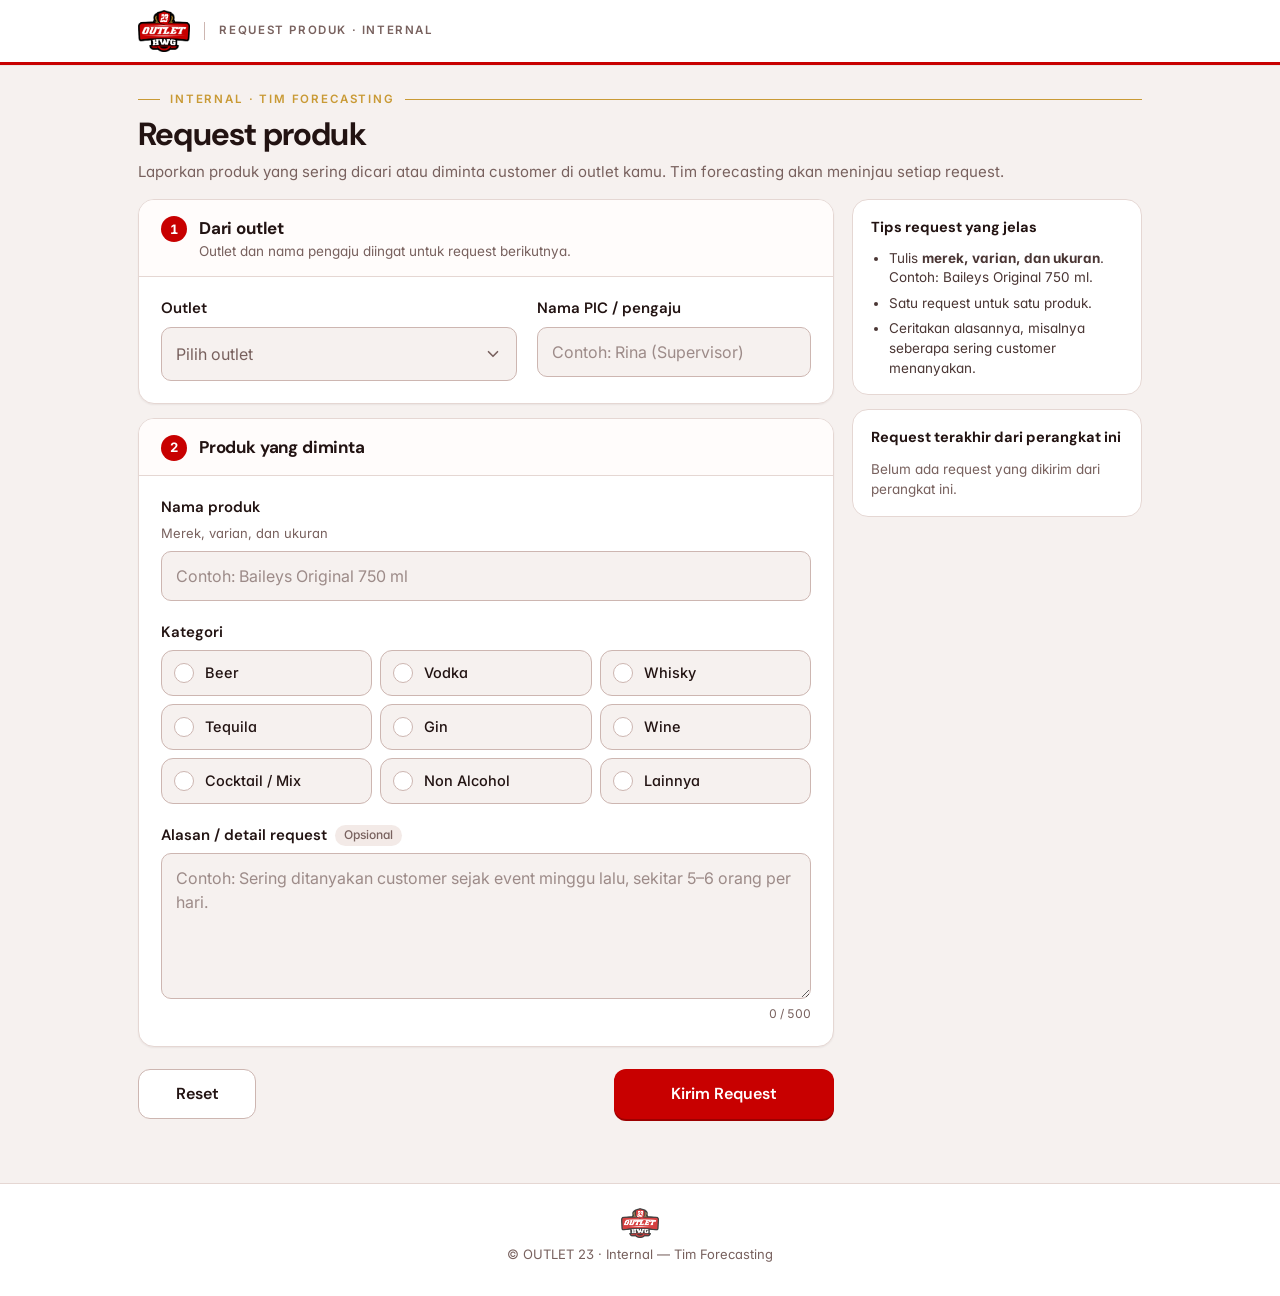
==== index.html @ eea315d4 "first commit" ====
<!DOCTYPE html>
<html lang="id">
<head>
    <meta charset="UTF-8">
    <meta name="viewport" content="width=device-width, initial-scale=1, viewport-fit=cover">
    <meta name="robots" content="noindex, nofollow">
    <meta name="theme-color" content="#FFFFFF">
    <link rel="icon" href="assets/logo-outlet23.png" type="image/png">
    <link rel="apple-touch-icon" href="assets/logo-outlet23.png">
    <title>OUTLET 23 · Request Produk ke Forecasting</title>
    <link rel="preconnect" href="https://fonts.googleapis.com">
    <link rel="preconnect" href="https://fonts.gstatic.com" crossorigin>
    <link rel="stylesheet" href="https://fonts.googleapis.com/css2?family=DM+Sans:opsz,wght@9..40,400;9..40,500;9..40,600;9..40,700&family=Inter:wght@400;500;600&display=swap">
    <link rel="stylesheet" href="style.css">
</head>
<body class="page-customer page-internal" data-screen="form">

<a class="skip-link" href="#app">Lewati ke konten</a>

<header class="cx-topbar">
    <div class="cx-topbar-in">
        <span class="brand-badge sm" data-brand></span>
        <span class="cx-topbar-tag">Request Produk · Internal</span>
    </div>
</header>

<main class="cx-main" id="app" tabindex="-1">

    <!-- ============ FORM ============ -->
    <section class="screen is-active" id="screenForm" aria-labelledby="formTitle">
        <div class="question-area" id="formArea"></div>

        <div class="form-footer">
            <div class="error-banner" id="errorBanner" role="alert" hidden>
                <div class="error-text">
                    <strong id="errorText">Maaf, request belum dapat dikirim. Silakan coba lagi.</strong>
                    <small id="errorDetail" hidden></small>
                </div>
                <button type="button" class="btn btn-secondary btn-sm" id="btnRetry">Coba Lagi</button>
            </div>
            <nav class="form-nav" aria-label="Kirim request">
                <button type="button" class="btn btn-secondary" id="btnReset">Reset</button>
                <button type="button" class="btn btn-primary" id="btnSubmit">Kirim Request</button>
            </nav>
        </div>
    </section>

    <!-- ============ TERKIRIM ============ -->
    <section class="screen" id="screenThanks" aria-labelledby="thanksTitle">
        <div class="receipt">
            <div class="receipt-head">
                <span class="receipt-check" aria-hidden="true">
                    <svg viewBox="0 0 52 52"><circle cx="26" cy="26" r="24" fill="none"/><path fill="none" d="M15 27l7 7 15-16"/></svg>
                </span>
                <h1 class="receipt-title" id="thanksTitle">Request terkirim</h1>
                <p class="receipt-lead" id="thanksLead">Request kamu sudah diterima tim forecasting.</p>
            </div>
            <dl class="receipt-summary" id="thanksSummary"></dl>
            <div class="receipt-foot receipt-actions">
                <button type="button" class="btn btn-primary btn-block" id="btnAgain">Buat Request Lain</button>
                <button type="button" class="btn btn-secondary btn-block" id="btnDone">Selesai</button>
            </div>
        </div>
    </section>

</main>

<footer class="cx-footer">
    <span class="brand-badge footer-logo" data-brand></span>
    <p>© OUTLET 23 · Internal — Tim Forecasting</p>
</footer>

<script src="config.js"></script>
<script src="data.js"></script>
<script src="request.js"></script>
</body>
</html>
---- style.css ----
/* =========================================================
   OUTLET 23 — CUSTOMER EXPERIENCE · DESIGN SYSTEM
   Editorial & premium. Warna mengikuti "Titip Produk 23"
   (paper background, merah OUTLET 23, aksen gold).
   Typography: DM Sans (display, heading, button) + Inter (body, label).
   ========================================================= */
:root {
    color-scheme: light;

    /* Brand */
    --red: #C80000;
    --red-2: #9C0000;
    --red-hover: #D40707;
    --red-soft: #FBE8E6;
    --red-ink: #9C0000;
    --gold: #C99A35;
    --gold-soft: #F7EBD3;
    --gold-ink: #6B4E10;

    /* Neutral (warm) */
    --white: #FFFFFF;
    --page: #F6F1EF;
    --soft: #F3EAE7;
    --surface: #FFFFFF;
    --ink: #221312;
    --ink-2: #4A3634;
    --muted: #78615E;
    --line: #E5D7D3;
    --line-2: #CDB6B1;

    /* State */
    --success: #1B7A4B;
    --success-soft: #DEF0E5;
    --danger: #B42318;
    --danger-soft: #FDECEA;
    --danger-line: #F0B9B3;
    --warn-soft: #F8EBCC;

    /* Shape, depth, motion */
    --r-lg: 16px;
    --r-md: 12px;
    --r-sm: 10px;
    --r-pill: 999px;
    --shadow-sm: 0 1px 2px rgba(34, 19, 18, .06);
    --shadow: 0 1px 2px rgba(34, 19, 18, .06), 0 10px 28px -18px rgba(34, 19, 18, .5);
    --shadow-lg: 0 2px 4px rgba(34, 19, 18, .06), 0 18px 40px -20px rgba(34, 19, 18, .55);
    --focus: 0 0 0 3px rgba(200, 0, 0, .22);
    --ease: cubic-bezier(.2, .8, .2, 1);
    --t: .16s;

    /* Type */
    --font: "Inter", system-ui, -apple-system, "Segoe UI", Roboto, sans-serif;
    --font-d: "DM Sans", "Inter", system-ui, -apple-system, "Segoe UI", sans-serif;
    --font-m: ui-monospace, SFMono-Regular, Menlo, Consolas, monospace;

    --max: 600px;
}

*, *::before, *::after { box-sizing: border-box; }
html { -webkit-text-size-adjust: 100%; }
html, body { margin: 0; padding: 0; background: var(--page); }
body {
    font-family: var(--font); font-size: 16px; line-height: 1.55; color: var(--ink); font-feature-settings: "cv11", "ss01";
    -webkit-font-smoothing: antialiased; -webkit-tap-highlight-color: transparent;
}
button { font-family: inherit; cursor: pointer; color: inherit; }
input, select, textarea { font-family: inherit; font-size: 16px; color: var(--ink); }
[hidden] { display: none !important; }
.muted { color: var(--muted); }
:focus-visible { outline: 2px solid var(--red); outline-offset: 2px; }

.skip-link {
    position: absolute; left: 12px; top: -52px; z-index: 100; background: var(--ink); color: #fff;
    padding: 10px 14px; border-radius: var(--r-sm); font-size: 14px; font-weight: 600; text-decoration: none; transition: top .2s;
}
.skip-link:focus { top: 12px; }

/* ---------- Buttons ---------- */
.btn {
    display: inline-flex; align-items: center; justify-content: center; gap: 8px;
    min-height: 50px; padding: 12px 20px;
    border: 1.5px solid transparent; border-radius: var(--r-md);
    font-family: var(--font-d); font-size: 16px; font-weight: 600; letter-spacing: 0; line-height: 1;
    transition: background var(--t), border-color var(--t), color var(--t), box-shadow var(--t), transform .1s;
}
.btn:disabled { cursor: not-allowed; }
.btn:focus-visible { outline: none; box-shadow: var(--focus); }
.btn-primary { background: var(--red); color: #fff; box-shadow: 0 2px 0 var(--red-2); }
.btn-primary:hover:not(:disabled) { background: var(--red-hover); }
.btn-primary:active:not(:disabled) { transform: translateY(2px); box-shadow: 0 1px 0 var(--red-2); }
.btn-primary:disabled { opacity: .55; box-shadow: none; }
.btn-primary[aria-busy="true"]:disabled { opacity: .85; cursor: progress; }
.btn-primary:focus-visible { box-shadow: 0 2px 0 var(--red-2), var(--focus); }
.btn-secondary { background: var(--surface); border-color: var(--line-2); color: var(--ink); }
.btn-secondary:hover:not(:disabled) { border-color: var(--red); color: var(--red); }
.btn-secondary:active:not(:disabled) { transform: translateY(1px); }
.btn-secondary:disabled { opacity: .5; }
/* dipakai admin */
.btn-ghost { background: var(--surface); border-color: var(--line-2); color: var(--ink); }
.btn-ghost:hover { border-color: var(--red); color: var(--red); }
.btn-dark { background: var(--ink); color: #fff; }
.btn-dark:hover { background: #3A2826; }
.btn-sm { min-height: 40px; padding: 8px 14px; font-size: 14px; border-radius: var(--r-sm); }
.btn-block { width: 100%; }

.spinner {
    width: 16px; height: 16px; border-radius: 50%;
    border: 2.5px solid rgba(255, 255, 255, .45); border-top-color: #fff;
    animation: spin .7s linear infinite;
}
.spinner.lg { width: 40px; height: 40px; border-width: 3px; border-color: var(--line); border-top-color: var(--red); }

.icon-btn {
    width: 40px; height: 40px; flex-shrink: 0; display: grid; place-items: center;
    border-radius: var(--r-sm); border: 1.5px solid var(--line-2); background: var(--surface);
    font-size: 22px; line-height: 1;
}
.icon-btn:hover { border-color: var(--red); color: var(--red); }

.brand-badge { display: inline-flex; align-items: center; justify-content: center; min-width: 48px; height: 48px; padding: 0 14px; border-radius: var(--r-md); background: var(--red); color: #fff; font-family: var(--font-d); font-weight: 800; font-size: 18px; letter-spacing: .06em; }
.brand-badge.has-logo { background: transparent; padding: 0; min-width: 0; height: auto; border-radius: 0; }
.brand-badge img { height: 56px; width: auto; max-width: 180px; display: block; }
.brand-badge.sm { min-width: 40px; height: 40px; font-size: 14px; padding: 0 10px; }
.brand-badge.sm.has-logo { padding: 0; height: auto; }
.brand-badge.sm img { height: 42px; }

/* Rule dengan garis gold (dari Titip Produk) */
.rule { display: flex; align-items: center; gap: 10px; width: 100%; max-width: 300px; }
.rule::before, .rule::after { content: ""; flex: 1; height: 1px; background: var(--gold); }
.rule span { font-family: var(--font); font-size: 11.5px; font-weight: 600; letter-spacing: .16em; color: var(--gold); text-transform: uppercase; white-space: nowrap; }
.rule.rule-left { max-width: none; }
.rule.rule-left::before { flex: 0 0 22px; }

/* =========================================================
   CUSTOMER
   ========================================================= */
.page-customer { min-height: 100vh; min-height: 100dvh; display: flex; flex-direction: column; }

/* Top bar */
.cx-topbar { background: var(--surface); border-bottom: 3px solid var(--red); box-shadow: 0 1px 0 rgba(34, 19, 18, .05); }
.cx-topbar-in { max-width: var(--max); margin: 0 auto; display: flex; align-items: center; gap: 14px; padding: calc(10px + env(safe-area-inset-top)) 18px 10px; }
.cx-topbar-tag {
    font-family: var(--font); font-size: 11.5px; font-weight: 600; letter-spacing: .14em; text-transform: uppercase;
    color: var(--muted); border-left: 1px solid var(--line-2); padding-left: 14px;
}

.cx-main { flex: 1; width: 100%; max-width: var(--max); margin: 0 auto; padding: 0 18px 40px; }
.cx-main:focus { outline: none; }

.screen { display: none; }
.screen.is-active { display: block; animation: screenIn .26s var(--ease); }

/* Landing (editorial) */
body[data-screen="welcome"] .cx-topbar { display: none; }
.landing { padding: 36px 0 8px; }
.landing-brand { display: flex; justify-content: center; margin-bottom: 26px; }
.landing-brand .brand-badge.has-logo img { height: 76px; width: auto; }
.landing-eyebrow { margin: 0 0 12px; font-size: 11.5px; font-weight: 600; letter-spacing: .16em; text-transform: uppercase; color: var(--red); }
.hero-title {
    margin: 0 0 14px; font-family: var(--font-d); font-size: clamp(38px, 11vw, 60px); line-height: .96; font-weight: 700;
    letter-spacing: -.035em; text-transform: uppercase; color: var(--ink);
}
.hero-title em { font-style: normal; color: var(--red); }
.hero-sub { margin: 0; color: var(--muted); font-size: 16px; line-height: 1.55; max-width: 38ch; }
.landing-head { margin-bottom: 26px; text-align: center; }
.landing-head .hero-sub { margin: 0 auto; }

.prefill-note {
    display: flex; align-items: center; gap: 10px; margin: 0 0 12px;
    background: transparent; border: 1px solid var(--line-2); color: var(--ink-2);
    border-radius: var(--r-sm); padding: 10px 14px; font-size: 14px;
}
.prefill-note .pin { width: 16px; height: 16px; color: var(--red); flex-shrink: 0; }
.prefill-note .pin svg { width: 100%; height: 100%; display: block; }

.choice-list { display: grid; grid-template-columns: 1fr; gap: 12px; }
.choice-card {
    position: relative; display: grid; grid-template-columns: 1fr auto; grid-template-areas: "num num" "title title" "desc arrow";
    row-gap: 6px; column-gap: 16px; align-items: end; width: 100%; text-align: left;
    padding: 18px 18px 18px 20px; background: #FFFCFB; color: var(--ink);
    border: 1px solid var(--line-2); border-radius: var(--r-md); box-shadow: none;
    transition: border-color .22s var(--ease), transform .22s var(--ease), background .22s var(--ease), box-shadow .22s var(--ease);
}
.choice-num { grid-area: num; font-size: 12px; font-weight: 600; letter-spacing: .12em; color: var(--muted); font-variant-numeric: tabular-nums; margin-bottom: 8px; transition: color .22s; }
.choice-title { grid-area: title; font-family: var(--font-d); font-size: 26px; font-weight: 700; line-height: .98; letter-spacing: -.025em; text-transform: uppercase; }
.choice-desc { grid-area: desc; font-size: 14.5px; line-height: 1.45; color: var(--muted); max-width: 30ch; }
.choice-arrow {
    grid-area: arrow; width: 38px; height: 38px; border-radius: 50%; display: grid; place-items: center;
    border: 1px solid var(--line-2); color: var(--ink); transition: transform .22s var(--ease), background .22s, border-color .22s, color .22s;
}
.choice-arrow svg { width: 18px; height: 18px; }
.choice-card:hover { border-color: var(--red); transform: translateY(-3px); background: var(--surface); box-shadow: 0 12px 28px -22px rgba(34, 19, 18, .6); }
.choice-card:hover .choice-num { color: var(--red); }
.choice-card:hover .choice-arrow { transform: translateX(4px); background: var(--red); border-color: var(--red); color: #fff; }
.choice-card:active { transform: translateY(-1px) scale(.995); }
.choice-card:focus-visible { outline: none; border-color: var(--red); box-shadow: var(--focus); }
.choice-card.is-leaving { border-color: var(--red); background: var(--surface); }
.choice-card.is-leaving .choice-arrow { transform: translateX(8px); background: var(--red); border-color: var(--red); color: #fff; }

.landing-note { display: flex; align-items: center; justify-content: center; gap: 8px; margin: 18px 0 0; font-size: 13px; font-weight: 500; color: var(--muted); }
.landing-note svg { width: 15px; height: 15px; }

/* Progress */
.progress {
    position: sticky; top: 0; z-index: 6; margin: 0 -18px 4px; padding: 14px 18px 12px;
    background: rgba(246, 241, 239, .96); backdrop-filter: blur(6px); -webkit-backdrop-filter: blur(6px);
    border-bottom: 1px solid var(--line);
}
.progress-meta { display: flex; justify-content: space-between; align-items: baseline; gap: 12px; margin-bottom: 9px; }
.progress-step { font-family: var(--font); font-size: 13px; font-weight: 600; color: var(--ink); letter-spacing: .04em; font-variant-numeric: tabular-nums; }
.progress-label { font-family: var(--font); font-size: 11.5px; font-weight: 600; letter-spacing: .12em; text-transform: uppercase; color: var(--muted); text-align: right; }
.progress-bar { position: relative; height: 4px; border-radius: 99px; background: var(--line); }
.progress-fill { position: relative; height: 100%; width: 0; border-radius: 99px; background: var(--red); transition: width .45s var(--ease); }
.progress-fill::after {
    content: ""; position: absolute; right: -6px; top: 50%; width: 12px; height: 12px; transform: translateY(-50%);
    border-radius: 50%; background: var(--surface); border: 3px solid var(--red);
}

/* Section header */
.question.enter-next { animation: slideNext .24s var(--ease); }
.question.enter-back { animation: slideBack .24s var(--ease); }
.section-head { padding: 22px 0 16px; display: flex; flex-direction: column; gap: 8px; }
.section-title {
    margin: 0; font-family: var(--font-d); font-size: clamp(26px, 7vw, 32px); line-height: 1.1; font-weight: 700;
    letter-spacing: -.025em; text-wrap: balance;
}
.section-desc { margin: 0; font-size: 15px; color: var(--muted); }

/* Card pertanyaan */
.q-card {
    background: var(--surface); border: 1px solid var(--line); border-radius: var(--r-lg);
    padding: 20px 18px; margin-bottom: 14px; box-shadow: var(--shadow);
    transition: border-color var(--t), box-shadow var(--t);
}
.q-head { display: flex; gap: 12px; align-items: flex-start; }
.q-num {
    flex-shrink: 0; min-width: 30px; padding-top: 2px;
    font-family: var(--font); font-size: 12px; font-weight: 600; color: var(--gold); letter-spacing: .06em; font-variant-numeric: tabular-nums;
}
.q-titles { flex: 1; min-width: 0; }
.q-label { margin: 0; font-family: var(--font-d); font-size: 18px; line-height: 1.35; font-weight: 600; letter-spacing: -.01em; color: var(--ink); }
.q-opt { display: inline-block; vertical-align: middle; font-size: 12px; font-weight: 500; color: var(--muted); background: var(--soft); border-radius: var(--r-pill); padding: 1px 9px; margin-left: 4px; }
.q-hint { margin: 3px 0 0; font-size: 14px; color: var(--muted); }
.q-body { margin-top: 16px; }
.q-error { display: flex; align-items: flex-start; gap: 6px; margin: 0; font-size: 14px; font-weight: 600; color: var(--danger); }
.q-error:empty { display: none; }
.q-error svg { flex-shrink: 0; margin-top: 3px; }
.q-card.has-error { border-color: var(--danger-line); box-shadow: 0 0 0 1px var(--danger-line), var(--shadow); }
.q-card.has-error > .q-error { margin-top: 12px; }

/* Selection card (radio / checkbox) */
.opt-grid { display: grid; grid-template-columns: repeat(2, minmax(0, 1fr)); gap: 8px; }
.opt, .matrix-opt { position: relative; cursor: pointer; -webkit-user-select: none; user-select: none; }
.opt input, .matrix-opt input { position: absolute; opacity: 0; width: 1px; height: 1px; margin: 0; pointer-events: none; }
.opt {
    display: flex; align-items: center; gap: 11px; min-height: 50px; padding: 11px 14px;
    background: var(--page); border: 1.5px solid var(--line-2); border-radius: var(--r-md);
    transition: border-color var(--t), background var(--t), transform .1s;
}
.opt-indicator {
    width: 20px; height: 20px; flex-shrink: 0; border-radius: 50%; display: grid; place-items: center;
    border: 1.5px solid var(--line-2); background: var(--surface); color: transparent;
    transition: background var(--t), border-color var(--t), color var(--t);
}
.opt.is-multi .opt-indicator { border-radius: 6px; }
.opt-indicator svg { width: 12px; height: 12px; }
.opt-label { font-size: 15px; font-weight: 500; line-height: 1.3; }
.opt:hover { border-color: var(--red); }
.opt:active { transform: scale(.98); }
.opt.is-selected { border-color: var(--red); background: var(--red-soft); }
.opt.is-selected .opt-indicator { background: var(--red); border-color: var(--red); color: #fff; }
.opt.is-selected .opt-label { font-weight: 600; color: var(--red-ink); }
.opt:has(input:focus-visible) { box-shadow: var(--focus); border-color: var(--red); }

/* Radio dot (matrix) */
.radio {
    width: 22px; height: 22px; flex-shrink: 0; border-radius: 50%;
    border: 2px solid var(--line-2); background: var(--surface);
    transition: border var(--t), box-shadow var(--t);
}
.is-selected > .radio { border: 7px solid var(--red); }

/* Rating matrix — mobile: kartu per pertanyaan */
.matrix-card { margin-bottom: 14px; }
.matrix-top { padding: 8px 2px 10px; }
.matrix-title { margin: 0; font-family: var(--font-d); font-size: 20px; font-weight: 700; letter-spacing: -.01em; }
.matrix-head { display: none; }
.matrix-row {
    background: var(--surface); border: 1px solid var(--line); border-radius: var(--r-lg);
    padding: 18px 16px 16px; margin-bottom: 12px; box-shadow: var(--shadow);
    transition: border-color var(--t), box-shadow var(--t), background var(--t);
}
.matrix-q { display: flex; gap: 12px; align-items: flex-start; margin-bottom: 14px; }
.matrix-label { display: block; font-family: var(--font-d); font-size: 17px; font-weight: 600; line-height: 1.35; letter-spacing: -.01em; }
.matrix-q .q-error { margin-top: 6px; }
.matrix-row.has-error { border-color: var(--danger-line); box-shadow: 0 0 0 1px var(--danger-line), var(--shadow); }
.matrix-opts { display: grid; grid-template-columns: 1fr; gap: 8px; }
.matrix-opt {
    display: flex; align-items: center; gap: 12px; min-height: 48px; padding: 10px 14px;
    background: var(--page); border: 1.5px solid var(--line-2); border-radius: var(--r-md);
    transition: border-color var(--t), background var(--t);
}
.matrix-opt-label { font-size: 15.5px; font-weight: 500; }
.matrix-opt:hover { border-color: var(--red); }
.matrix-opt.is-selected { border-color: var(--red); background: var(--red-soft); }
.matrix-opt.is-selected .matrix-opt-label { font-weight: 600; color: var(--red-ink); }
.matrix-opt:has(input:focus-visible) { box-shadow: var(--focus); border-color: var(--red); }

/* Input teks */
.field-label { display: block; margin: 0 0 7px; font-family: var(--font); font-size: 14px; font-weight: 500; color: var(--ink-2); }
.text-input, .text-area {
    width: 100%; padding: 12px 14px; font-size: 16px; line-height: 1.5;
    background: var(--page); border: 1.5px solid var(--line-2); border-radius: var(--r-sm);
    transition: border-color var(--t), background var(--t), box-shadow var(--t);
}
.text-input { min-height: 50px; }
.text-area { min-height: 130px; resize: vertical; display: block; }
.text-input::placeholder, .text-area::placeholder { color: var(--muted); opacity: .7; }
.text-input:focus, .text-area:focus { outline: none; border-color: var(--red); background: var(--surface); box-shadow: var(--focus); }
.text-input[aria-invalid="true"] { border-color: var(--danger); }
.text-foot { display: flex; justify-content: flex-end; margin-top: 6px; font-size: 12px; color: var(--muted); font-variant-numeric: tabular-nums; }
.other-field { margin-top: 14px; }
.wa-field { position: relative; }
.wa-prefix {
    position: absolute; left: 1.5px; top: 1.5px; bottom: 1.5px; display: flex; align-items: center; padding: 0 12px 0 14px;
    border-right: 1px solid var(--line-2); font-weight: 600; color: var(--ink-2); font-variant-numeric: tabular-nums; pointer-events: none;
}
.wa-input { padding-left: 64px; letter-spacing: .02em; font-variant-numeric: tabular-nums; }

/* Outlet selector */
.combo { position: relative; }
.combo-trigger {
    width: 100%; min-height: 54px; display: flex; align-items: center; gap: 12px; text-align: left;
    padding: 10px 14px; background: var(--page); border: 1.5px solid var(--line-2); border-radius: var(--r-sm);
    transition: border-color var(--t), box-shadow var(--t), background var(--t);
}
.combo-trigger:hover { border-color: var(--red); }
.combo-trigger:focus-visible, .combo.is-open .combo-trigger { outline: none; border-color: var(--red); background: var(--surface); box-shadow: var(--focus); }
.combo-trigger[aria-invalid="true"] { border-color: var(--danger); }
.combo-value { flex: 1; min-width: 0; display: flex; flex-direction: column; }
.combo-value.is-placeholder { color: var(--muted); font-size: 16px; }
.combo-main { font-size: 16.5px; font-weight: 600; }
.combo-sub { font-size: 13px; color: var(--muted); white-space: nowrap; overflow: hidden; text-overflow: ellipsis; }
.combo-chevron { color: var(--muted); display: grid; transition: transform .2s; }
.combo.is-open .combo-chevron { transform: rotate(180deg); }
.combo-panel {
    margin-top: 6px; background: var(--surface); border: 1.5px solid var(--line-2); border-radius: var(--r-md);
    box-shadow: 0 14px 34px -14px rgba(34, 19, 18, .45); overflow: hidden; animation: fadeUp .15s ease;
}
.combo-panel .search-box { padding: 8px; border-bottom: 1px solid var(--line); }
.search-box { position: relative; }
.search-box input {
    width: 100%; height: 44px; padding: 0 12px 0 40px; background: var(--page);
    border: 1.5px solid var(--line-2); border-radius: var(--r-sm); -webkit-appearance: none; appearance: none;
}
.search-box input:focus { outline: none; border-color: var(--red); background: var(--surface); }
.search-icon { position: absolute; left: 13px; top: 50%; transform: translateY(-50%); width: 18px; height: 18px; color: var(--muted); pointer-events: none; }
.search-icon svg { width: 100%; height: 100%; display: block; }
.combo-panel .search-icon { left: 21px; }
.combo-list { max-height: 290px; overflow-y: auto; -webkit-overflow-scrolling: touch; overscroll-behavior: contain; padding: 4px 5px 6px; }
.combo-group-title {
    position: sticky; top: -4px; background: var(--surface); padding: 8px 10px 4px;
    font-family: var(--font); font-size: 11.5px; font-weight: 600; letter-spacing: .14em; text-transform: uppercase; color: var(--gold);
}
.combo-option {
    width: 100%; display: flex; align-items: center; justify-content: space-between; gap: 12px;
    min-height: 44px; padding: 9px 11px; border: none; border-radius: 8px; background: none; text-align: left;
    font-size: 15.5px; font-weight: 500; color: var(--ink);
}
.combo-option:hover, .combo-option:focus-visible { background: var(--red-soft); outline: none; }
.combo-option.is-selected { color: var(--red-ink); font-weight: 700; background: var(--red-soft); }
.combo-check { width: 18px; height: 18px; color: var(--red); display: grid; }
.combo-check svg { width: 100%; height: 100%; }
.combo-empty { display: flex; flex-direction: column; gap: 4px; padding: 22px 14px; text-align: center; font-size: 14px; color: var(--muted); }
.combo-empty strong { color: var(--ink); font-family: var(--font-d); font-size: 16px; font-weight: 600; }

/* Footer navigasi */
.form-footer {
    position: sticky; bottom: 0; z-index: 6; margin: 10px -18px 0; padding: 12px 18px calc(12px + env(safe-area-inset-bottom));
    background: rgba(255, 255, 255, .97); border-top: 1px solid var(--line);
    backdrop-filter: blur(6px); -webkit-backdrop-filter: blur(6px);
}
.form-nav { display: flex; gap: 10px; }
.form-nav .btn-secondary { flex: 0 0 auto; min-width: 118px; }
.form-nav .btn-primary { flex: 1; }
.error-banner {
    display: flex; align-items: center; gap: 10px; margin-bottom: 10px;
    background: var(--danger-soft); border: 1px solid var(--danger-line); color: var(--danger);
    border-radius: var(--r-sm); padding: 10px 10px 10px 14px;
}
.error-text { flex: 1; font-size: 14px; line-height: 1.4; }
.error-text strong { display: block; font-weight: 600; }
.error-text small { display: block; margin-top: 2px; font-size: 13px; opacity: .9; }
.error-banner .btn { flex-shrink: 0; }

/* Terima kasih (receipt style) */
#screenThanks { padding-top: 26px; }
.receipt { background: var(--surface); border: 1px solid var(--line); border-radius: var(--r-lg); overflow: hidden; box-shadow: var(--shadow); }
.receipt-head { background: var(--red); color: #fff; padding: 28px 22px 24px; display: flex; flex-direction: column; align-items: flex-start; gap: 6px; }
.receipt-check { width: 48px; height: 48px; margin-bottom: 6px; }
.receipt-check svg { width: 100%; height: 100%; }
.receipt-check circle { stroke: rgba(255, 255, 255, .9); stroke-width: 3; stroke-dasharray: 151; stroke-dashoffset: 151; animation: draw .6s var(--ease) forwards; }
.receipt-check path { stroke: #fff; stroke-width: 4; stroke-linecap: round; stroke-linejoin: round; stroke-dasharray: 40; stroke-dashoffset: 40; animation: draw .35s .45s var(--ease) forwards; }
.receipt-title { margin: 0; font-family: var(--font-d); font-size: 32px; font-weight: 700; letter-spacing: -.025em; line-height: 1.05; }
.receipt-lead { margin: 4px 0 0; font-size: 16.5px; font-weight: 600; }
.receipt-sub { margin: 0; font-size: 15px; opacity: .9; }
.coupon { padding: 20px 22px; background: var(--gold-soft); border-bottom: 2px dashed var(--line-2); }
.coupon-title { margin: 0 0 2px; font-family: var(--font-d); font-size: 21px; font-weight: 700; letter-spacing: -.015em; color: var(--ink); }
.coupon-caption { margin: 0 0 12px; font-size: 14.5px; color: var(--gold-ink); }
.coupon-row { display: flex; gap: 8px; align-items: stretch; flex-wrap: wrap; }
.coupon-code {
    flex: 1 1 160px; display: flex; align-items: center; padding: 0 14px; min-height: 46px;
    background: var(--surface); border: 1.5px dashed var(--gold); border-radius: var(--r-sm);
    font-family: var(--font-d); font-size: 20px; font-weight: 700; letter-spacing: .12em; user-select: all;
}
.coupon-row .btn { min-height: 46px; }
.coupon-copied { margin: 10px 0 0; font-size: 14px; font-weight: 600; color: var(--success); }
.receipt-foot { padding: 18px 22px 22px; }

/* Footer halaman */
.cx-footer { margin-top: 24px; padding: 24px 18px calc(32px + env(safe-area-inset-bottom)); text-align: center; color: var(--muted); font-size: 13px; border-top: 1px solid var(--line); background: var(--surface); }
.cx-footer .brand-badge img { height: 30px; opacity: .75; margin: 0 auto 6px; }
.cx-footer p { margin: 0; }

/* Tablet & desktop */
@media (min-width: 640px) {
    :root { --max: 760px; }
    .choice-list { grid-template-columns: 1fr 1fr; gap: 16px; }
    .choice-card { min-height: 250px; padding: 24px 24px 24px 26px; grid-template-rows: auto 1fr auto; }
    .choice-num { margin-bottom: 0; align-self: start; }
    .choice-title { font-size: 34px; align-self: end; margin-bottom: 6px; }
    .landing { padding-top: 56px; }
    .landing-brand { justify-content: flex-start; }
    .landing-head { text-align: left; margin-bottom: 32px; }
    .landing-head .hero-sub { margin: 0; }
    .opt-grid { grid-template-columns: repeat(2, minmax(0, 1fr)); }
    .q-card { padding: 24px; }
}
@media (min-width: 760px) {
    /* Matrix menjadi tabel */
    .matrix-card { background: var(--surface); border: 1px solid var(--line); border-radius: var(--r-lg); box-shadow: var(--shadow); overflow: hidden; margin-bottom: 18px; }
    .matrix-top { padding: 18px 22px 12px; }
    .matrix-head, .matrix-row { display: grid; grid-template-columns: minmax(230px, 1.9fr) repeat(5, minmax(0, 1fr)); align-items: center; column-gap: 4px; }
    .matrix-head {
        padding: 10px 22px; background: var(--soft); border-top: 1px solid var(--line); border-bottom: 1px solid var(--line);
        font-family: var(--font); font-size: 12px; font-weight: 600; letter-spacing: .02em; text-align: center; line-height: 1.25; color: var(--ink-2);
    }
    .matrix-row { margin: 0; padding: 12px 22px; border: none; border-bottom: 1px solid var(--line); border-radius: 0; box-shadow: none; }
    .matrix-row:last-child { border-bottom: none; }
    .matrix-row:hover { background: #FCF8F7; }
    .matrix-row.is-answered { background: #FFFBFA; }
    .matrix-row.has-error { box-shadow: inset 3px 0 0 var(--danger); background: var(--danger-soft); border-color: var(--line); }
    .matrix-q { margin: 0; }
    .matrix-label { font-size: 15.5px; }
    .matrix-opts { display: contents; }
    .matrix-opt { justify-content: center; min-height: 48px; padding: 0; background: none; border: none; border-radius: var(--r-sm); }
    .matrix-opt:hover { background: var(--red-soft); }
    .matrix-opt.is-selected { background: none; }
    .matrix-opt-label { position: absolute; width: 1px; height: 1px; overflow: hidden; clip: rect(0 0 0 0); white-space: nowrap; }
    .matrix-opt:hover .radio { border-color: var(--red); }

    .form-footer { position: static; margin: 22px 0 0; padding: 0; background: none; border: none; backdrop-filter: none; -webkit-backdrop-filter: none; }
    .form-nav { justify-content: space-between; }
    .form-nav .btn-primary { flex: 0 0 auto; min-width: 220px; }
}
@media (max-width: 360px) {
    .cx-main { padding-left: 14px; padding-right: 14px; }
    .progress, .form-footer { margin-left: -14px; margin-right: -14px; padding-left: 14px; padding-right: 14px; }
    .q-card, .matrix-row { padding: 16px 14px; }
    .opt-grid { grid-template-columns: 1fr; }
    .form-nav .btn-secondary { min-width: 100px; padding-left: 12px; padding-right: 12px; }
    .btn { font-size: 16.5px; }
}

/* =========================================================
   ADMIN
   ========================================================= */
.page-admin { min-height: 100vh; background: var(--page); }
body.modal-open { overflow: hidden; }

.field { display: flex; flex-direction: column; gap: 6px; font-size: 13px; font-weight: 700; color: var(--ink); }
.field input, .field select {
    height: 44px; padding: 0 12px; font-size: 14px; font-weight: 500;
    border: 1.5px solid var(--line); border-radius: var(--r-sm); background: var(--surface);
    width: 100%; min-width: 0;
}
.field select {
    -webkit-appearance: none; appearance: none; padding-right: 34px;
    background-image: url("data:image/svg+xml,%3Csvg xmlns='http://www.w3.org/2000/svg' width='12' height='8' viewBox='0 0 12 8'%3E%3Cpath d='M1 1.5l5 5 5-5' fill='none' stroke='%236E6480' stroke-width='2' stroke-linecap='round'/%3E%3C/svg%3E");
    background-repeat: no-repeat; background-position: right 12px center;
}
.field input:focus, .field select:focus { outline: none; border-color: var(--red); box-shadow: 0 0 0 4px rgba(200, 0, 0, .12); }

/* Login */
.login-view {
    min-height: 100vh; display: grid; place-items: center; padding: 24px;
    background: var(--soft);
    border-top: 6px solid var(--red);
}
.login-card {
    width: 100%; max-width: 400px; background: var(--surface); border-radius: 28px; border: 1px solid var(--line);
    padding: 32px 28px; box-shadow: var(--shadow-lg);
    display: flex; flex-direction: column; gap: 6px;
}
.login-card .brand-badge { align-self: center; margin-bottom: 18px; }
.login-card .brand-badge img { height: 80px; }
.login-title, .login-sub { text-align: center; }
.login-title { font-size: 24px; font-weight: 800; letter-spacing: .01em; margin: 0; }
.login-sub { margin: 0 0 18px; font-size: 14px; }
#loginForm { display: flex; flex-direction: column; gap: 14px; }
#loginForm .field input { height: 50px; font-size: 16px; }
.pw-wrap { position: relative; display: block; }
.pw-toggle {
    position: absolute; right: 6px; top: 50%; transform: translateY(-50%);
    border: none; background: var(--soft); border-radius: 9px; padding: 6px 10px;
    font-size: 12px; font-weight: 700; color: var(--muted);
}
#loginForm .pw-wrap input { padding-right: 84px; }
.form-error { background: var(--danger-soft); color: var(--danger); border-radius: var(--r-sm); padding: 10px 12px; font-size: 13px; font-weight: 600; }
.login-warn { font-size: 12px; background: var(--warn-soft); color: #8A5A00; border-radius: var(--r-sm); padding: 10px 12px; margin: 14px 0 0; }
.login-link { margin-top: 14px; font-size: 13px; font-weight: 600; color: var(--muted); text-align: center; }

/* Topbar */
.topbar {
    position: sticky; top: 0; z-index: 20;
    display: flex; align-items: center; justify-content: space-between; gap: 16px;
    padding: 14px 28px; background: rgba(255, 255, 255, .92);
    backdrop-filter: saturate(1.4) blur(10px); -webkit-backdrop-filter: saturate(1.4) blur(10px);
    border-bottom: 1px solid var(--line);
    border-top: 4px solid var(--red);
}
.topbar-left { display: flex; align-items: center; gap: 14px; min-width: 0; }
.topbar-left > div:last-child { min-width: 0; }
.topbar-title { font-size: 18px; font-weight: 800; margin: 0; letter-spacing: -.01em; white-space: nowrap; overflow: hidden; text-overflow: ellipsis; }
.topbar-sub { margin: 0; font-size: 12px; color: var(--muted); }
.topbar-actions { display: flex; gap: 8px; flex-shrink: 0; }

.dash-view { background: var(--soft); min-height: 100vh; }
.dash-main { max-width: 1320px; margin: 0 auto; padding: 24px 28px 48px; display: flex; flex-direction: column; gap: 20px; }

.notice { border-radius: var(--r-md); padding: 12px 16px; font-size: 14px; font-weight: 600; }
.notice-warn { background: var(--warn-soft); color: #8A5A00; border: 1px solid #F6DFA6; }
.notice-error { background: var(--danger-soft); color: var(--danger); border: 1px solid #F7C4CE; }

.panel { background: var(--surface); border: 1px solid var(--line); border-radius: 20px; padding: 20px; }
.panel-title { font-size: 16px; font-weight: 800; margin: 0 0 14px; letter-spacing: -.01em; }

/* Filters */
.filter-grid { display: grid; grid-template-columns: repeat(5, minmax(0, 1fr)); gap: 12px; align-items: end; }
.field-action .btn { height: 44px; min-height: 44px; font-size: 13px; white-space: nowrap; }
.custom-range { display: grid; grid-template-columns: repeat(2, minmax(0, 220px)); gap: 12px; margin-top: 12px; padding-top: 12px; border-top: 1px dashed var(--line); }

/* Summary */
.summary-grid { display: grid; grid-template-columns: repeat(4, minmax(0, 1fr)); gap: 12px; }
.stat { background: var(--surface); border: 1px solid var(--line); border-radius: 20px; padding: 18px 20px; min-width: 0; }
.stat-label { margin: 0; font-size: 13px; font-weight: 700; color: var(--muted); }
.stat-value { margin: 6px 0 2px; font-size: 32px; font-weight: 800; letter-spacing: -.03em; line-height: 1.15; }
.stat-text { font-size: 20px; letter-spacing: -.01em; white-space: nowrap; overflow: hidden; text-overflow: ellipsis; padding: 6px 0 4px; }
.stat-sub { margin: 0; font-size: 12px; color: var(--muted); display: flex; align-items: center; gap: 6px; flex-wrap: wrap; }
.stat-hero { background: var(--red); border-color: var(--red); color: #fff; }
.stat-hero .stat-label, .stat-hero .stat-sub { color: rgba(255, 255, 255, .82); }
.stat-hero .stat-value { font-size: 40px; }
.stat-score { border-left: 5px solid var(--line-2); }
.stat-score.is-cat-1 { border-left-color: #8A0B0F; }
.stat-score.is-cat-2 { border-left-color: #E5484D; }
.stat-score.is-cat-3 { border-left-color: #FFB020; }
.stat-score.is-cat-4 { border-left-color: #6FBF73; }
.stat-score.is-cat-5 { border-left-color: #16A34A; }
.score-legend { margin: -8px 2px 0; font-size: 12px; color: var(--muted); }

.cat-pill { display: inline-block; font-style: normal; font-size: 11px; font-weight: 800; padding: 2px 8px; border-radius: 99px; white-space: nowrap; background: var(--soft); color: var(--ink); }
.cat-pill.cat-1 { background: #F9D6D6; color: #7A0A0E; }
.cat-pill.cat-2 { background: #FDE3E3; color: #B42318; }
.cat-pill.cat-3 { background: #FFF1CF; color: #8A5A00; }
.cat-pill.cat-4 { background: #E3F4E4; color: #26702C; }
.cat-pill.cat-5 { background: #D3F2DC; color: #0F6B30; }
.type-pill { display: inline-block; font-size: 11px; font-weight: 800; padding: 3px 9px; border-radius: 99px; letter-spacing: .02em; }
.type-pill.is-review { background: var(--red-soft); color: var(--red-ink); }
.type-pill.is-request { background: var(--ink); color: #fff; }
.score-num { font-weight: 800; font-variant-numeric: tabular-nums; }
.score-chip { display: inline-block; margin-left: 6px; font-size: 11px; font-weight: 800; padding: 1px 7px; border-radius: 6px; background: var(--soft); color: var(--muted); font-variant-numeric: tabular-nums; }

.stars-inline { letter-spacing: 1px; white-space: nowrap; }
.stars-inline .on { color: var(--gold); }
.stars-inline .off { color: #E3E3E6; }
.stars-big { font-size: 20px; }

/* Charts */
.chart-grid { display: grid; grid-template-columns: repeat(2, minmax(0, 1fr)); gap: 16px; }
.chart-card.span-2, .chart-section-title.span-2 { grid-column: span 2; }
.chart-section-title { margin: 10px 2px -4px; font-size: 13px; font-weight: 800; letter-spacing: .06em; text-transform: uppercase; color: var(--red); }
.panel-title small { font-size: 12px; font-weight: 600; color: var(--muted); }
.chart-box { position: relative; height: 280px; }
.chart-box.tall { height: 320px; }
.chart-empty {
    position: absolute; inset: 0; display: grid; place-items: center;
    background: rgba(255, 255, 255, .78); color: var(--muted); font-weight: 700; font-size: 14px; border-radius: 12px;
}

/* Table */
.table-head { display: flex; align-items: center; justify-content: space-between; gap: 12px; flex-wrap: wrap; margin-bottom: 14px; }
.table-head .panel-title { margin: 0; }
.table-tools { display: flex; gap: 10px; align-items: center; flex-wrap: wrap; }
.search-box.sm input { height: 40px; width: 280px; max-width: 100%; font-size: 14px; padding-left: 40px; padding-right: 12px; border-radius: var(--r-sm); }
.search-box.sm .search-icon { left: 13px; width: 17px; height: 17px; }
.table-wrap { overflow-x: auto; border: 1px solid var(--line); border-radius: 14px; }
.data-table { width: 100%; border-collapse: collapse; font-size: 14px; }
.data-table th {
    text-align: left; font-size: 12px; font-weight: 700; color: var(--muted);
    background: var(--soft); padding: 12px 14px; border-bottom: 1px solid var(--line);
    white-space: nowrap; cursor: pointer; user-select: none; position: sticky; top: 0;
}
.data-table th::after { content: "↕"; margin-left: 6px; opacity: .3; }
.data-table th.is-sorted { color: var(--ink); }
.data-table th.is-sorted[data-dir="asc"]::after { content: "↑"; opacity: 1; color: var(--red); }
.data-table th.is-sorted[data-dir="desc"]::after { content: "↓"; opacity: 1; color: var(--red); }
.data-table td { padding: 12px 14px; border-bottom: 1px solid #F0F0F2; vertical-align: top; }
.data-table tbody tr[data-id] { cursor: pointer; transition: background .12s; }
.data-table tbody tr[data-id]:hover, .data-table tbody tr[data-id]:focus { background: #FFF6F6; outline: none; }
.data-table tbody tr:last-child td { border-bottom: none; }
.data-table td small { display: block; color: var(--muted); font-size: 12px; }
.data-table .nowrap { white-space: nowrap; }
.data-table .strong { font-weight: 700; }
.cell-feedback { min-width: 220px; max-width: 380px; }
.cell-subject { min-width: 160px; max-width: 260px; }
.cell-subject small, .data-table td.strong small { font-weight: 500; }
.detail-scores { display: grid; grid-template-columns: repeat(5, minmax(0, 1fr)); gap: 8px; margin: 4px 0 8px; }
.ds-item { background: var(--soft); border-radius: 12px; padding: 10px 8px; text-align: center; display: flex; flex-direction: column; gap: 4px; align-items: center; }
.ds-item span { font-size: 11px; font-weight: 700; color: var(--muted); }
.ds-item strong { font-size: 18px; font-weight: 800; }
.ds-item.is-main { background: var(--red); color: #fff; }
.ds-item.is-main span { color: rgba(255, 255, 255, .85); }
.detail-section { margin: 18px 0 2px; font-size: 12px; font-weight: 800; letter-spacing: .06em; text-transform: uppercase; color: var(--red); }
.clamp { display: -webkit-box; -webkit-line-clamp: 2; -webkit-box-orient: vertical; overflow: hidden; }
.empty-row td { text-align: center; color: var(--muted); padding: 40px 14px; cursor: default; }

.table-foot { display: flex; align-items: center; justify-content: space-between; gap: 12px; flex-wrap: wrap; margin-top: 14px; font-size: 13px; }
.pager { display: flex; gap: 4px; align-items: center; flex-wrap: wrap; }
.pg-btn {
    min-width: 36px; height: 36px; padding: 0 8px; border-radius: 10px;
    border: 1px solid var(--line); background: var(--surface); font-weight: 700; font-size: 13px;
}
.pg-btn:hover:not(:disabled) { border-color: var(--line-2); }
.pg-btn.is-active { background: var(--red); border-color: var(--red); color: #fff; }
.pg-btn:disabled { opacity: .35; cursor: default; }
.pg-gap { padding: 0 4px; color: var(--muted); }

/* Modal */
.modal { position: fixed; inset: 0; z-index: 50; display: grid; place-items: center; padding: 20px; }
.modal-backdrop { position: absolute; inset: 0; background: rgba(20, 20, 20, .5); backdrop-filter: blur(3px); animation: fadeIn .2s; }
.modal-card {
    position: relative; width: 100%; max-width: 640px; max-height: calc(100vh - 40px);
    display: flex; flex-direction: column;
    background: var(--surface); border-radius: 24px; box-shadow: var(--shadow-lg);
    animation: modalIn .3s var(--ease);
}
.modal-head { display: flex; align-items: center; justify-content: space-between; padding: 20px 22px 12px; }
.modal-head h2 { margin: 0; font-size: 19px; font-weight: 800; }
.modal-body { padding: 4px 22px 8px; overflow-y: auto; }
.modal-foot { padding: 14px 22px 20px; display: flex; justify-content: flex-end; }
.detail-list { margin: 0; }
.detail-row { display: grid; grid-template-columns: 130px 1fr; gap: 12px; padding: 10px 0; border-bottom: 1px solid #F0F0F2; font-size: 14px; }
.detail-row dt { color: var(--muted); font-weight: 600; }
.detail-row dd { margin: 0; min-width: 0; word-break: break-word; }
.tag-list { display: flex; flex-wrap: wrap; gap: 6px; }
.tag { background: var(--red-soft); color: var(--red-ink); font-size: 12px; font-weight: 700; padding: 4px 10px; border-radius: 99px; }
.detail-feedback { margin-top: 14px; }
.detail-feedback-label { margin: 0 0 8px; font-size: 14px; color: var(--muted); font-weight: 600; }
.detail-feedback blockquote {
    margin: 0; padding: 14px 16px; background: var(--soft); border-radius: 14px;
    border-left: 4px solid var(--red); font-size: 15px; line-height: 1.6; white-space: pre-wrap; word-break: break-word;
}

/* Loading overlay */
.loading-overlay {
    position: fixed; inset: 0; z-index: 60; display: flex; flex-direction: column; gap: 14px;
    align-items: center; justify-content: center; background: rgba(255, 255, 255, .85);
    backdrop-filter: blur(2px); font-weight: 700; color: var(--muted);
}

/* Admin responsive */
@media (max-width: 1100px) {
    .filter-grid { grid-template-columns: repeat(3, minmax(0, 1fr)); }
    .summary-grid { grid-template-columns: repeat(2, minmax(0, 1fr)); }
    .stat-hero { grid-column: span 1; }
}
@media (max-width: 760px) {
    .topbar { padding: 12px 16px; }
    .topbar-title { font-size: 15px; }
    .topbar-sub { display: none; }
    .hide-sm { display: none; }
    .dash-view { background: var(--soft); min-height: 100vh; }
.dash-main { padding: 16px 14px 40px; gap: 14px; }
    .filter-grid { grid-template-columns: repeat(2, minmax(0, 1fr)); }
    .custom-range { grid-template-columns: repeat(2, minmax(0, 1fr)); }
    .summary-grid { grid-template-columns: repeat(2, minmax(0, 1fr)); }
    .stat-hero { grid-column: span 2; }
    .stat-label { font-size: 12px; }
    .stat { padding: 14px 16px; }
    .stat-value { font-size: 26px; }
    .stat-hero .stat-value { font-size: 34px; }
    .stat-text { font-size: 16px; }
    .chart-grid { grid-template-columns: 1fr; }
    .chart-card.span-2, .chart-section-title.span-2 { grid-column: span 1; }
    .chart-box, .chart-box.tall { height: 280px; }
    .panel { padding: 16px; border-radius: 18px; }
    .table-tools, .search-box.sm, .search-box.sm input { width: 100%; }
    .table-tools .btn { width: 100%; }
    .detail-row { grid-template-columns: 1fr; gap: 4px; }
    .detail-scores { grid-template-columns: repeat(3, minmax(0, 1fr)); }
    .modal { padding: 0; place-items: end center; }
    .modal-card { max-width: none; border-radius: 24px 24px 0 0; max-height: 90vh; }
}

/* =========================================================
   WHATSAPP LINK & DASHBOARD ADMIN OUTLET
   ========================================================= */
.wa-link {
    display: inline-flex; align-items: center; gap: 6px; margin-top: 4px;
    font-size: 13.5px; font-weight: 600; color: #128C4A; text-decoration: none; font-variant-numeric: tabular-nums;
}
.wa-link:hover { text-decoration: underline; }
.wa-link.is-compact { font-size: 12.5px; }
.data-table td .wa-link { display: flex; }
.show-sm { display: none; }

.outlet-filters { grid-template-columns: repeat(4, minmax(0, 1fr)) auto; }
.req-list { display: grid; gap: 10px; }
.req-card {
    display: flex; align-items: center; gap: 18px; padding: 16px 18px;
    background: var(--surface); border: 1px solid var(--line); border-radius: var(--r-md);
    transition: border-color .15s, box-shadow .15s;
}
.req-card:hover { border-color: var(--line-2); box-shadow: var(--shadow-sm); }
.req-main { flex: 1; min-width: 0; }
.req-top { display: flex; align-items: center; gap: 10px; flex-wrap: wrap; margin-bottom: 6px; }
.req-cat { font-size: 11.5px; font-weight: 600; letter-spacing: .04em; padding: 2px 9px; border-radius: 99px; background: var(--red-soft); color: var(--red-ink); }
.req-date { font-size: 12.5px; color: var(--muted); font-variant-numeric: tabular-nums; }
.req-product { margin: 0 0 2px; font-family: var(--font-d); font-size: 18px; font-weight: 700; letter-spacing: -.01em; line-height: 1.3; word-break: break-word; }
.req-outlet { margin: 0; font-size: 13.5px; color: var(--muted); }
.req-note { margin: 8px 0 0; padding: 8px 12px; font-size: 14px; background: var(--page); border-left: 3px solid var(--line-2); border-radius: 6px; white-space: pre-wrap; word-break: break-word; }
.req-actions { flex-shrink: 0; }
.btn-wa {
    display: inline-flex; align-items: center; gap: 10px; min-height: 48px; padding: 8px 16px 8px 12px;
    background: #1FA855; color: #fff; border-radius: var(--r-sm); text-decoration: none;
    transition: background .15s, transform .1s;
}
.btn-wa:hover { background: #178F47; }
.btn-wa:active { transform: translateY(1px); }
.btn-wa:focus-visible { outline: 2px solid #1FA855; outline-offset: 2px; }
.btn-wa-text { display: flex; flex-direction: column; line-height: 1.2; }
.btn-wa-text strong { font-family: var(--font-d); font-size: 14.5px; font-weight: 700; }
.btn-wa-text small { font-size: 12.5px; opacity: .9; font-variant-numeric: tabular-nums; }
.req-nowa { display: inline-block; font-size: 12.5px; color: var(--muted); padding: 8px 12px; border: 1px dashed var(--line-2); border-radius: var(--r-sm); }
.req-empty { padding: 40px 16px; text-align: center; color: var(--muted); border: 1px dashed var(--line-2); border-radius: var(--r-md); }
.page-outlet .summary-grid { grid-template-columns: repeat(4, minmax(0, 1fr)); }

@media (max-width: 760px) {
    .hide-sm { display: none; }
    .show-sm { display: inline; }
    .outlet-filters { grid-template-columns: repeat(2, minmax(0, 1fr)); }
    .page-outlet .summary-grid { grid-template-columns: repeat(2, minmax(0, 1fr)); }
    .page-outlet .stat-hero { grid-column: span 2; }
    .page-outlet .summary-grid .stat:last-child { grid-column: span 2; }
    .page-outlet .topbar-sub { display: block; }
    .req-card { flex-direction: column; align-items: stretch; gap: 12px; padding: 14px; }
    .btn-wa { width: 100%; justify-content: center; }
    .req-nowa { display: block; text-align: center; }
}

/* =========================================================
   REQUEST PRODUK INTERNAL (outlet → tim forecasting)
   ========================================================= */
.hp-field { position: absolute; left: -9999px; width: 1px; height: 1px; overflow: hidden; }
.receipt-summary { margin: 0; padding: 18px 22px 4px; display: grid; gap: 10px; }
.receipt-summary div { display: grid; grid-template-columns: 96px 1fr; gap: 12px; font-size: 15px; padding-bottom: 10px; border-bottom: 1px solid var(--line); }
.receipt-summary dt { color: var(--muted); }
.receipt-summary dd { margin: 0; font-weight: 600; word-break: break-word; }
.receipt-actions { display: grid; gap: 10px; }

/* Form internal: grup field */
.page-internal .section-head { padding-top: 26px; }
.req-layout { display: grid; gap: 14px; }
.req-main-col { display: grid; gap: 14px; min-width: 0; }
.fx-card {
    background: var(--surface); border: 1px solid var(--line); border-radius: var(--r-lg);
    box-shadow: var(--shadow-sm); overflow: hidden;
}
.fx-card-head { display: flex; gap: 12px; align-items: flex-start; padding: 16px 18px 14px; border-bottom: 1px solid var(--line); background: #FFFCFB; }
.fx-step {
    flex-shrink: 0; width: 26px; height: 26px; border-radius: 50%; display: grid; place-items: center;
    background: var(--red); color: #fff; font-size: 13px; font-weight: 700; font-variant-numeric: tabular-nums;
}
.fx-card-title { margin: 1px 0 0; font-family: var(--font-d); font-size: 17px; font-weight: 700; letter-spacing: -.01em; line-height: 1.3; }
.fx-card-desc { margin: 2px 0 0; font-size: 13.5px; color: var(--muted); }
.fx-card-body { padding: 18px; display: grid; gap: 20px; }
.fx-row { display: grid; gap: 20px; }
.fx-field { min-width: 0; }
.fx-label-row { display: flex; align-items: center; gap: 8px; margin-bottom: 6px; }
.fx-label { font-family: var(--font-d); font-size: 15px; font-weight: 600; color: var(--ink); }
.fx-label-row .q-opt { margin-left: 0; }
.fx-hint { margin: -2px 0 8px; font-size: 13px; color: var(--muted); }
.fx-field .q-error { margin-top: 8px; }
.fx-field.has-error .fx-label { color: var(--danger); }
.fx-field.has-error .text-input, .fx-field.has-error .combo-trigger { border-color: var(--danger); }
.fx-field.has-error .opt { border-color: var(--danger-line); }
.opt-grid-cats { grid-template-columns: repeat(2, minmax(0, 1fr)); gap: 8px; }
.opt-grid-cats .opt { min-height: 46px; padding: 10px 12px; }
.opt-grid-cats .opt-label { font-size: 14.5px; }

.req-aside { display: grid; gap: 14px; align-content: start; }
.aside-card { background: var(--surface); border: 1px solid var(--line); border-radius: var(--r-lg); padding: 16px 18px; }
.aside-title { margin: 0 0 10px; font-family: var(--font-d); font-size: 14.5px; font-weight: 700; }
.aside-tips { margin: 0; padding-left: 18px; display: grid; gap: 6px; font-size: 13.5px; color: var(--ink-2); line-height: 1.45; }
.aside-history { list-style: none; margin: 0; padding: 0; display: grid; }
.aside-history li { display: flex; flex-direction: column; gap: 1px; padding: 9px 0; border-top: 1px solid var(--line); }
.aside-history li:first-child { border-top: none; padding-top: 0; }
.ah-product { font-size: 14px; font-weight: 600; word-break: break-word; }
.ah-meta { font-size: 12.5px; color: var(--muted); }
.aside-empty { margin: 0; font-size: 13.5px; color: var(--muted); }

@media (min-width: 420px) {
    .opt-grid-cats { grid-template-columns: repeat(3, minmax(0, 1fr)); }
}
@media (min-width: 640px) {
    .fx-row { grid-template-columns: 1.3fr 1fr; align-items: start; }
    .fx-card-body { padding: 20px 22px 22px; }
    .fx-card-head { padding: 16px 22px 14px; }
}
@media (min-width: 980px) {
    .page-internal { --max: 1040px; }
    .req-layout { grid-template-columns: minmax(0, 1fr) 290px; align-items: start; gap: 18px; }
    .req-aside { position: sticky; top: 18px; }
    .page-internal .form-footer { max-width: calc(100% - 308px); }
}
@media (max-width: 979px) {
    .aside-card:first-child { display: none; } /* tips disembunyikan di layar kecil agar form ringkas */
}

/* Dashboard forecasting */
.fc-filters { grid-template-columns: repeat(5, minmax(0, 1fr)) auto; }
.page-forecast .summary-grid { grid-template-columns: repeat(4, minmax(0, 1fr)); }
.rekap-table td.num, .rekap-table th.num { text-align: right; font-variant-numeric: tabular-nums; }
.page-forecast .data-table th { cursor: default; }
.page-forecast .data-table th::after { content: none; }
.page-forecast .data-table td.num, .page-forecast .data-table th.num { text-align: right; font-variant-numeric: tabular-nums; }
.rekap-table tbody tr[data-product] { cursor: pointer; transition: background .12s; }
.rekap-table tbody tr[data-product]:hover, .rekap-table tbody tr[data-product]:focus { background: #FBF6FA; outline: none; }
.rank { display: inline-grid; place-items: center; min-width: 24px; height: 24px; border-radius: 6px; background: var(--soft); font-size: 12px; font-weight: 700; color: var(--muted); margin-right: 8px; }
.rank.top { background: var(--red); color: #fff; }
.status-pill { display: inline-block; font-size: 11.5px; font-weight: 700; padding: 2px 9px; border-radius: 99px; background: var(--soft); color: var(--ink-2); white-space: nowrap; }
.status-pill.is-new { background: var(--red-soft); color: var(--red-ink); }
.status-pill.is-done { background: var(--success-soft); color: var(--success); }
.tabs { display: flex; gap: 6px; margin-bottom: 14px; border-bottom: 1px solid var(--line); }
.tab-btn { border: none; background: none; padding: 10px 14px; font-family: var(--font-d); font-size: 15px; font-weight: 600; color: var(--muted); border-bottom: 2px solid transparent; margin-bottom: -1px; }
.tab-btn[aria-selected="true"] { color: var(--red); border-bottom-color: var(--red); }
@media (max-width: 1100px) { .fc-filters { grid-template-columns: repeat(3, minmax(0, 1fr)); } }
@media (max-width: 760px) {
    .fc-filters { grid-template-columns: repeat(2, minmax(0, 1fr)); }
    .page-forecast .summary-grid { grid-template-columns: repeat(2, minmax(0, 1fr)); }
    .page-forecast .stat-hero { grid-column: span 2; }
    .page-forecast .summary-grid .stat:last-child { grid-column: span 2; }
}

/* ---------- Animations ---------- */
@keyframes spin { to { transform: rotate(360deg); } }
@keyframes fadeIn { from { opacity: 0; } to { opacity: 1; } }
@keyframes screenIn { from { opacity: 0; transform: translateX(10px); } to { opacity: 1; transform: none; } }
@keyframes fadeUp { from { opacity: 0; transform: translateY(6px); } to { opacity: 1; transform: none; } }
@keyframes riseIn { from { opacity: 0; transform: translateY(10px); } to { opacity: 1; transform: none; } }
@keyframes slideNext { from { opacity: 0; transform: translateX(12px); } to { opacity: 1; transform: none; } }
@keyframes slideBack { from { opacity: 0; transform: translateX(-12px); } to { opacity: 1; transform: none; } }
@keyframes modalIn { from { opacity: 0; transform: translateY(16px) scale(.98); } to { opacity: 1; transform: none; } }
@keyframes pop { 0% { transform: scale(.6); } 60% { transform: scale(1.15); } 100% { transform: scale(1); } }
@keyframes beat { 0%, 100% { transform: scale(1); } 15% { transform: scale(1.18); } 30% { transform: scale(1); } 45% { transform: scale(1.12); } }
@keyframes draw { to { stroke-dashoffset: 0; } }
@keyframes scaleIn { from { opacity: 0; transform: scale(.85); } to { opacity: 1; transform: none; } }
@keyframes shake { 0%, 100% { transform: none; } 25% { transform: translateX(-5px); } 75% { transform: translateX(5px); } }

@media (prefers-reduced-motion: reduce) {
    *, *::before, *::after { animation-duration: .01ms !important; animation-iteration-count: 1 !important; transition-duration: .01ms !important; }
    .receipt-check circle, .receipt-check path { stroke-dashoffset: 0; }
}
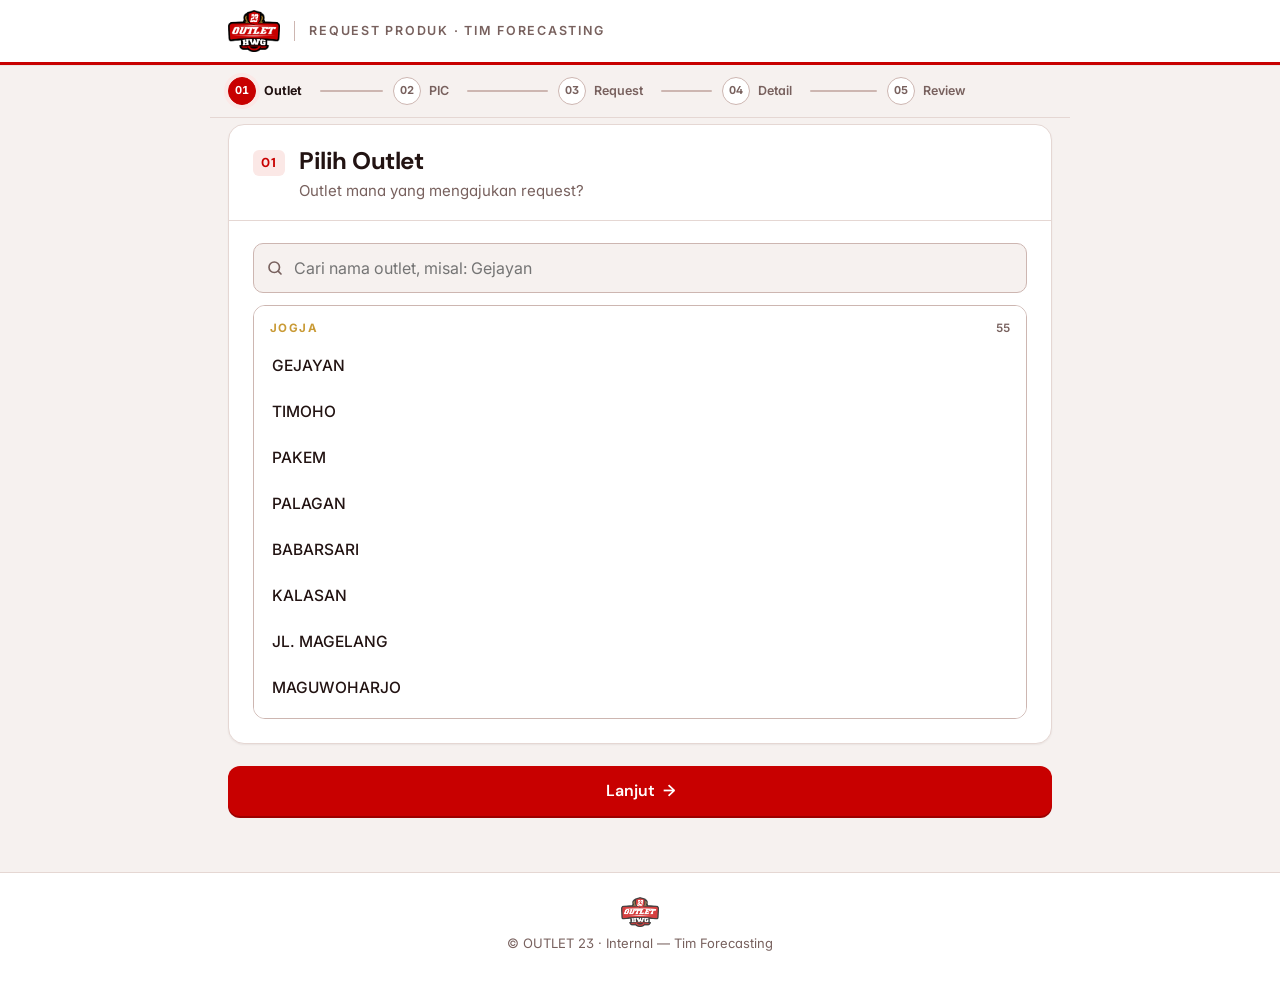
==== commit e0bc6e86: "Update outlet request website" ====
--- a/index.html
+++ b/index.html
@@ -13,49 +13,52 @@
     <link rel="stylesheet" href="https://fonts.googleapis.com/css2?family=DM+Sans:opsz,wght@9..40,400;9..40,500;9..40,600;9..40,700&family=Inter:wght@400;500;600&display=swap">
     <link rel="stylesheet" href="style.css">
 </head>
-<body class="page-customer page-internal" data-screen="form">
+<body class="page-customer page-internal page-wizard" data-screen="form">
 
 <a class="skip-link" href="#app">Lewati ke konten</a>
 
 <header class="cx-topbar">
     <div class="cx-topbar-in">
         <span class="brand-badge sm" data-brand></span>
-        <span class="cx-topbar-tag">Request Produk · Internal</span>
+        <span class="cx-topbar-tag">Request Produk · Tim Forecasting</span>
     </div>
 </header>
 
 <main class="cx-main" id="app" tabindex="-1">
 
-    <!-- ============ FORM ============ -->
-    <section class="screen is-active" id="screenForm" aria-labelledby="formTitle">
-        <div class="question-area" id="formArea"></div>
+    <!-- ============ FORM (WIZARD) ============ -->
+    <section class="screen is-active" id="screenForm" aria-labelledby="stepTitle">
+        <nav class="wiz-stepper" id="stepper" aria-label="Progres pengisian"></nav>
 
-        <div class="form-footer">
+        <div class="wiz-area" id="formArea"></div>
+
+        <div class="form-footer" id="formFooter">
             <div class="error-banner" id="errorBanner" role="alert" hidden>
                 <div class="error-text">
-                    <strong id="errorText">Maaf, request belum dapat dikirim. Silakan coba lagi.</strong>
+                    <strong id="errorText">Request belum dapat dikirim.</strong>
                     <small id="errorDetail" hidden></small>
                 </div>
                 <button type="button" class="btn btn-secondary btn-sm" id="btnRetry">Coba Lagi</button>
             </div>
-            <nav class="form-nav" aria-label="Kirim request">
-                <button type="button" class="btn btn-secondary" id="btnReset">Reset</button>
-                <button type="button" class="btn btn-primary" id="btnSubmit">Kirim Request</button>
+            <nav class="form-nav" aria-label="Navigasi langkah">
+                <button type="button" class="btn btn-secondary" id="btnBack">Kembali</button>
+                <button type="button" class="btn btn-primary" id="btnNext">Lanjut</button>
             </nav>
         </div>
     </section>
 
     <!-- ============ TERKIRIM ============ -->
     <section class="screen" id="screenThanks" aria-labelledby="thanksTitle">
-        <div class="receipt">
+        <div class="receipt receipt-v2">
             <div class="receipt-head">
                 <span class="receipt-check" aria-hidden="true">
                     <svg viewBox="0 0 52 52"><circle cx="26" cy="26" r="24" fill="none"/><path fill="none" d="M15 27l7 7 15-16"/></svg>
                 </span>
-                <h1 class="receipt-title" id="thanksTitle">Request terkirim</h1>
-                <p class="receipt-lead" id="thanksLead">Request kamu sudah diterima tim forecasting.</p>
+                <h1 class="receipt-title" id="thanksTitle">Request Berhasil Dikirim</h1>
+                <p class="receipt-lead" id="thanksLead">Request kamu sudah diterima oleh Tim Forecasting.</p>
             </div>
             <dl class="receipt-summary" id="thanksSummary"></dl>
+            <div class="receipt-history" id="thanksHistory" hidden></div>
             <div class="receipt-foot receipt-actions">
                 <button type="button" class="btn btn-primary btn-block" id="btnAgain">Buat Request Lain</button>
                 <button type="button" class="btn btn-secondary btn-block" id="btnDone">Selesai</button>
--- a/style.css
+++ b/style.css
@@ -881,3 +881,314 @@
     *, *::before, *::after { animation-duration: .01ms !important; animation-iteration-count: 1 !important; transition-duration: .01ms !important; }
     .receipt-check circle, .receipt-check path { stroke-dashoffset: 0; }
 }
+
+/* =========================================================
+   REQUEST WIZARD v2 (outlet → PIC → jenis → detail → review)
+   Dipakai index.html (body.page-wizard). Komponen lama
+   (.fx-field, .combo, .receipt, .form-footer) tetap dipakai.
+   ========================================================= */
+.page-wizard { --max: 600px; }
+.page-wizard .cx-main { padding-bottom: 32px; }
+.page-wizard .cx-topbar-tag { font-size: 12.5px; }
+
+/* --- Stepper --- */
+.wiz-stepper {
+    position: sticky; top: 0; z-index: 6; margin: 0 -18px 6px; padding: 12px 18px 12px;
+    background: rgba(246, 241, 239, .96); backdrop-filter: blur(6px); -webkit-backdrop-filter: blur(6px);
+    border-bottom: 1px solid var(--line);
+}
+.stp-track { display: none; }
+.stp-mobile { display: block; }
+.stp-meta { display: flex; justify-content: space-between; align-items: baseline; gap: 12px; margin-bottom: 8px; }
+.stp-count { font-size: 12.5px; font-weight: 600; letter-spacing: .04em; color: var(--muted); font-variant-numeric: tabular-nums; }
+.stp-name { font-family: var(--font-d); font-size: 14.5px; font-weight: 700; color: var(--ink); }
+.stp-mobile .progress-fill::after { content: none; }
+
+/* --- Card langkah --- */
+.wz-area { padding-top: 10px; }
+.wz-step.enter-next { animation: slideNext .24s var(--ease); }
+.wz-step.enter-back { animation: slideBack .24s var(--ease); }
+.wz-card {
+    background: var(--surface); border: 1px solid var(--line); border-radius: var(--r-lg);
+    box-shadow: var(--shadow-sm); overflow: hidden;
+}
+.wz-card-head { display: flex; gap: 14px; align-items: flex-start; padding: 20px 18px 16px; border-bottom: 1px solid var(--line); }
+.wz-num {
+    flex-shrink: 0; margin-top: 3px; font-family: var(--font-d); font-size: 13px; font-weight: 700; letter-spacing: .08em;
+    color: var(--red); font-variant-numeric: tabular-nums; padding: 3px 8px; border-radius: 6px; background: var(--red-soft);
+}
+.wz-card-titles { min-width: 0; }
+.wz-card-title { margin: 0; font-family: var(--font-d); font-size: 22px; font-weight: 700; letter-spacing: -.02em; line-height: 1.2; }
+.wz-card-q { margin: 4px 0 0; font-size: 15px; color: var(--muted); line-height: 1.45; }
+.wz-card-body { padding: 18px; display: grid; gap: 20px; }
+.fx-field-bare .fx-label-row { position: absolute; width: 1px; height: 1px; overflow: hidden; clip: rect(0 0 0 0); }
+.fx-field-bare { position: relative; }
+.text-input-lg { min-height: 56px; font-size: 17px; }
+.q-opt-lock { display: inline-flex; align-items: center; gap: 4px; }
+.char-count.is-max { color: var(--danger); font-weight: 600; }
+
+/* Konteks (outlet terpilih) di langkah 2 */
+.wz-context {
+    display: grid; grid-template-columns: minmax(0, 1fr) auto; grid-template-areas: "label edit" "name edit" "sub edit";
+    align-items: center; column-gap: 12px; padding: 12px 14px; border-radius: var(--r-md);
+    background: var(--page); border: 1px solid var(--line);
+}
+.wz-ctx-label { grid-area: label; font-size: 11.5px; font-weight: 600; letter-spacing: .08em; text-transform: uppercase; color: var(--muted); }
+.wz-context strong { grid-area: name; min-width: 0; font-family: var(--font-d); font-size: 17px; font-weight: 700; line-height: 1.25; margin-top: 2px; word-break: break-word; }
+.wz-ctx-sub { grid-area: sub; min-width: 0; font-size: 13px; color: var(--muted); overflow: hidden; text-overflow: ellipsis; }
+.wz-context .wz-ctx-edit { grid-area: edit; align-self: center; }
+.wz-ctx-edit {
+    background: none; border: 1px solid var(--line-2); border-radius: var(--r-pill); padding: 6px 12px; min-height: 34px;
+    font-size: 13px; font-weight: 600; color: var(--ink-2); white-space: nowrap; transition: border-color var(--t), color var(--t);
+}
+.wz-ctx-edit:hover { border-color: var(--red); color: var(--red); }
+
+/* --- Step 1: daftar outlet --- */
+.outlet-picker { display: grid; gap: 12px; }
+.search-box-lg input { height: 50px; font-size: 16px; }
+.outlet-list {
+    max-height: min(46vh, 420px); overflow-y: auto; -webkit-overflow-scrolling: touch; overscroll-behavior: contain;
+    border: 1.5px solid var(--line-2); border-radius: var(--r-md); background: var(--surface); padding: 4px 6px 6px;
+}
+.outlet-list[aria-invalid="true"] { border-color: var(--danger); }
+.ol-group-title {
+    position: sticky; top: -4px; z-index: 1; display: flex; justify-content: space-between; align-items: center;
+    padding: 10px 10px 5px; background: var(--surface);
+    font-size: 11.5px; font-weight: 700; letter-spacing: .12em; text-transform: uppercase; color: var(--gold);
+}
+.ol-group-title span { font-weight: 600; color: var(--muted); letter-spacing: 0; font-variant-numeric: tabular-nums; }
+.ol-option {
+    width: 100%; display: flex; align-items: center; justify-content: space-between; gap: 12px;
+    min-height: 46px; padding: 10px 12px; border: none; border-radius: 8px; background: none; text-align: left;
+    font-size: 15.5px; font-weight: 500; color: var(--ink); transition: background var(--t), color var(--t);
+}
+.ol-option:hover, .ol-option:focus-visible { background: var(--red-soft); outline: none; }
+.ol-option.is-selected { color: var(--red-ink); font-weight: 700; background: var(--red-soft); }
+.ol-check { width: 18px; height: 18px; color: var(--red); display: grid; opacity: 0; transform: scale(.6); transition: opacity .18s, transform .18s var(--ease); }
+.ol-option.is-selected .ol-check { opacity: 1; transform: none; }
+.ol-check svg { width: 100%; height: 100%; }
+.outlet-selected {
+    display: flex; align-items: center; gap: 12px; padding: 12px 14px; border-radius: var(--r-md);
+    background: var(--red-soft); border: 1.5px solid var(--red); animation: fadeUp .2s var(--ease);
+}
+.os-check { flex-shrink: 0; width: 28px; height: 28px; border-radius: 50%; background: var(--red); color: #fff; display: grid; place-items: center; animation: pop .3s var(--ease); }
+.os-check svg { width: 15px; height: 15px; }
+.os-text { display: flex; flex-direction: column; min-width: 0; }
+.os-text strong { font-family: var(--font-d); font-size: 17px; font-weight: 700; letter-spacing: -.01em; }
+.os-text span { font-size: 13px; color: var(--red-ink); white-space: nowrap; overflow: hidden; text-overflow: ellipsis; }
+
+/* --- Step 3: kartu jenis request --- */
+.type-grid { display: grid; gap: 12px; }
+.type-grid[aria-invalid="true"] .type-card { border-color: var(--danger-line); }
+.type-card {
+    position: relative; display: grid; grid-template-columns: auto 1fr auto; gap: 14px; align-items: center; width: 100%; text-align: left;
+    padding: 16px 16px 16px 16px; background: var(--surface); color: var(--ink);
+    border: 1.5px solid var(--line-2); border-radius: var(--r-md);
+    transition: border-color .2s var(--ease), background .2s, box-shadow .2s, transform .2s var(--ease);
+}
+.type-card:hover { border-color: var(--red); box-shadow: 0 10px 24px -20px rgba(34, 19, 18, .55); transform: translateY(-1px); }
+.type-card:focus-visible { outline: none; border-color: var(--red); box-shadow: var(--focus); }
+.type-card:active { transform: none; }
+.type-card.is-selected { border-color: var(--red); background: #FFF8F7; box-shadow: 0 0 0 1px var(--red); }
+.tc-icon {
+    width: 46px; height: 46px; border-radius: 12px; display: grid; place-items: center; flex-shrink: 0;
+    background: var(--page); color: var(--ink-2); border: 1px solid var(--line); transition: background .2s, color .2s, border-color .2s;
+}
+.tc-icon svg { width: 24px; height: 24px; }
+.tc-icon.sm { width: 32px; height: 32px; border-radius: 9px; }
+.tc-icon.sm svg { width: 18px; height: 18px; }
+.type-card.is-selected .tc-icon, .type-card:hover .tc-icon { background: var(--red); color: #fff; border-color: var(--red); }
+.tc-body { display: flex; flex-direction: column; gap: 3px; min-width: 0; }
+.tc-title { font-family: var(--font-d); font-size: 17.5px; font-weight: 700; letter-spacing: -.01em; }
+.tc-desc { font-size: 13.5px; line-height: 1.45; color: var(--muted); }
+.tc-badge {
+    align-self: flex-start; margin-top: 5px; font-size: 11px; font-weight: 700; letter-spacing: .06em; text-transform: uppercase;
+    padding: 3px 8px; border-radius: 6px; background: var(--soft); color: var(--ink-2);
+}
+.type-card.is-selected .tc-badge { background: var(--red-soft); color: var(--red-ink); }
+.tc-arrow { width: 34px; height: 34px; border-radius: 50%; display: grid; place-items: center; border: 1px solid var(--line-2); color: var(--ink); transition: transform .2s var(--ease), opacity .2s; }
+.type-card:hover .tc-arrow { transform: translateX(3px); border-color: var(--red); color: var(--red); }
+.tc-check {
+    position: absolute; top: 12px; right: 12px; width: 22px; height: 22px; border-radius: 50%; display: grid; place-items: center;
+    background: var(--red); color: #fff; opacity: 0; transform: scale(.5); transition: opacity .18s, transform .22s var(--ease);
+}
+.tc-check svg { width: 12px; height: 12px; }
+.type-card.is-selected .tc-check { opacity: 1; transform: none; }
+.type-card.is-selected .tc-arrow { opacity: 0; }
+
+/* Chip jenis request di langkah 4 */
+.wz-typechip {
+    display: flex; align-items: center; gap: 10px; flex-wrap: wrap; padding: 10px 12px; border-radius: var(--r-md);
+    background: var(--page); border: 1px solid var(--line); font-family: var(--font-d); font-size: 15px; font-weight: 700;
+}
+.wz-typechip .tc-icon { background: var(--red); color: #fff; border-color: var(--red); }
+.wz-typechip em { font-style: normal; font-family: var(--font); font-size: 11px; font-weight: 700; letter-spacing: .06em; text-transform: uppercase; padding: 3px 8px; border-radius: 6px; background: var(--red-soft); color: var(--red-ink); }
+.wz-typechip .wz-ctx-edit { margin-left: auto; }
+
+/* --- Step 4: grid detail --- */
+.wz-detail-grid { display: grid; gap: 20px; }
+.wz-card-detail .wz-card-body { gap: 16px; }
+
+/* Combobox produk */
+.combo-product .combo-trigger { min-height: 58px; }
+.combo-product .combo-trigger.is-loading { cursor: progress; }
+.combo-product .combo-main { white-space: nowrap; overflow: hidden; text-overflow: ellipsis; }
+.combo-err { color: var(--danger); }
+.combo-list-product { max-height: min(50vh, 360px); }
+.combo-option.po { align-items: center; padding: 8px 11px; }
+.po-text { display: flex; flex-direction: column; gap: 1px; min-width: 0; }
+.po-name { font-weight: 600; font-size: 15px; }
+.po-meta { font-size: 12.5px; color: var(--muted); font-variant-numeric: tabular-nums; }
+.combo-option.po.is-selected .po-meta { color: var(--red-ink); opacity: .85; }
+.combo-foot { padding: 8px 12px; border-top: 1px solid var(--line); font-size: 12px; color: var(--muted); background: var(--page); }
+.btn-link-new {
+    margin-top: 10px; display: inline-flex; align-items: center; gap: 6px; background: none; border: 1.5px solid var(--red); color: var(--red);
+    border-radius: var(--r-pill); padding: 8px 14px; min-height: 40px; font-family: var(--font-d); font-size: 14px; font-weight: 700;
+}
+.btn-link-new:hover { background: var(--red); color: #fff; }
+.btn-link-new svg { width: 16px; height: 16px; }
+
+/* Skeleton saat master dimuat */
+.skel { display: block; border-radius: 6px; background: linear-gradient(90deg, var(--line) 25%, #F1E6E2 50%, var(--line) 75%); background-size: 200% 100%; animation: shimmer 1.2s linear infinite; }
+.skel-main { width: 62%; height: 15px; margin-bottom: 7px; }
+.skel-sub { width: 40%; height: 11px; }
+@keyframes shimmer { from { background-position: 200% 0; } to { background-position: -200% 0; } }
+
+/* Konfirmasi ganti jenis (empty state) */
+.switch-confirm {
+    margin-top: 10px; padding: 14px; border-radius: var(--r-md); background: var(--gold-soft); border: 1px solid #E7D3A8;
+    display: grid; gap: 12px; animation: fadeUp .18s var(--ease);
+}
+.sc-text { display: grid; gap: 4px; font-size: 14px; color: var(--gold-ink); line-height: 1.45; }
+.sc-text strong { color: var(--ink); font-family: var(--font-d); font-size: 15.5px; }
+.sc-actions { display: flex; gap: 8px; flex-wrap: wrap; justify-content: flex-end; }
+
+/* Field read-only (kategori otomatis) */
+.ro-field {
+    display: flex; flex-direction: column; justify-content: center; gap: 2px; min-height: 54px; padding: 10px 14px;
+    background: var(--soft); border: 1.5px dashed var(--line-2); border-radius: var(--r-sm); color: var(--ink);
+}
+.ro-main { font-size: 16px; font-weight: 600; }
+.ro-sub { font-size: 13px; color: var(--muted); }
+.ro-placeholder { font-size: 14.5px; color: var(--muted); }
+
+/* Select native */
+.select-wrap { position: relative; }
+.select-input { -webkit-appearance: none; appearance: none; padding-right: 44px; min-height: 52px; cursor: pointer; }
+.select-chevron { position: absolute; right: 14px; top: 50%; transform: translateY(-50%); pointer-events: none; color: var(--muted); display: grid; }
+.select-input[aria-invalid="true"] { border-color: var(--danger); }
+.select-input:focus { outline: none; border-color: var(--red); background: var(--surface); box-shadow: var(--focus); }
+
+/* Input qty */
+.qty-wrap { position: relative; }
+.qty-input { padding-right: 60px; min-height: 54px; font-size: 18px; font-weight: 600; font-variant-numeric: tabular-nums; }
+.qty-suffix {
+    position: absolute; right: 1.5px; top: 1.5px; bottom: 1.5px; display: flex; align-items: center; padding: 0 14px;
+    border-left: 1px solid var(--line-2); font-size: 13px; font-weight: 700; letter-spacing: .04em; color: var(--muted); pointer-events: none;
+}
+.fx-field.has-error .qty-input, .fx-field.has-error .select-input { border-color: var(--danger); }
+
+/* Perbandingan buffer */
+.buf-compare {
+    display: grid; grid-template-columns: 1fr auto 1fr; grid-template-areas: "cur arrow req" "diff diff diff";
+    gap: 10px 12px; align-items: center; padding: 14px; border-radius: var(--r-md);
+    background: var(--page); border: 1px solid var(--line); animation: fadeUp .2s var(--ease);
+}
+.bc-col { display: grid; gap: 2px; min-width: 0; }
+.bc-col:first-child { grid-area: cur; }
+.bc-col:nth-of-type(2) { grid-area: req; }
+.bc-arrow { grid-area: arrow; color: var(--muted); display: grid; }
+.bc-label { font-size: 11.5px; font-weight: 600; letter-spacing: .06em; text-transform: uppercase; color: var(--muted); }
+.buf-compare strong { font-family: var(--font-d); font-size: 20px; font-weight: 700; letter-spacing: -.01em; font-variant-numeric: tabular-nums; }
+.bc-diff { grid-area: diff; display: flex; justify-content: space-between; align-items: center; padding-top: 10px; border-top: 1px dashed var(--line-2); }
+.buf-compare.is-up .bc-diff strong { color: var(--success); }
+.buf-compare.is-down .bc-diff strong { color: var(--danger); }
+.buf-compare.is-same .bc-diff strong { color: var(--muted); }
+
+/* --- Step 5: review --- */
+.rv-section { padding: 0 0 16px; }
+.rv-section + .rv-section { padding-top: 16px; border-top: 1px solid var(--line); }
+.rv-section:last-child { padding-bottom: 0; }
+.rv-head { display: flex; justify-content: space-between; align-items: center; gap: 10px; margin-bottom: 8px; }
+.rv-head h2 { margin: 0; font-family: var(--font-d); font-size: 12.5px; font-weight: 700; letter-spacing: .1em; text-transform: uppercase; color: var(--gold-ink); }
+.rv-list { margin: 0; display: grid; }
+.rv-row { display: grid; grid-template-columns: 120px 1fr; gap: 10px; padding: 8px 0; font-size: 15px; border-bottom: 1px solid #F3EBE8; }
+.rv-row:last-child { border-bottom: none; }
+.rv-row dt { color: var(--muted); }
+.rv-row dd { margin: 0; font-weight: 600; word-break: break-word; }
+.rv-row.is-up dd { color: var(--success); }
+.rv-row.is-down dd { color: var(--danger); }
+.rv-reason dd { font-weight: 500; }
+.rv-reason q { quotes: "“" "”"; white-space: pre-wrap; }
+
+/* --- Footer nav --- */
+.page-wizard .form-nav .btn-secondary { min-width: 112px; }
+.page-wizard .form-nav .btn-primary.is-only { flex: 1; }
+.btn-ico { display: inline-grid; width: 18px; height: 18px; }
+.btn-ico svg { width: 100%; height: 100%; }
+.shake { animation: shake .3s var(--ease); }
+
+/* --- Success --- */
+.receipt-v2 .receipt-summary div.is-id dd { font-family: var(--font-m); font-size: 15px; letter-spacing: .03em; color: var(--red-ink); }
+.receipt-history { padding: 4px 22px 18px; }
+.rh-title { margin: 12px 0 8px; font-family: var(--font-d); font-size: 12.5px; font-weight: 700; letter-spacing: .1em; text-transform: uppercase; color: var(--gold-ink); }
+.rh-list { list-style: none; margin: 0; padding: 0; display: grid; }
+.rh-list li { display: flex; flex-direction: column; gap: 1px; padding: 8px 0; border-top: 1px solid var(--line); }
+.rh-product { font-size: 14px; font-weight: 600; }
+.rh-meta { font-size: 12.5px; color: var(--muted); }
+
+/* --- Responsive --- */
+@media (min-width: 640px) {
+    .page-wizard { --max: 760px; }
+    .stp-track { display: flex; list-style: none; margin: 0; padding: 0; gap: 0; }
+    .stp-mobile { display: none; }
+    .stp-item { flex: 1; display: flex; align-items: center; gap: 8px; min-width: 0; position: relative; }
+    .stp-item:not(:last-child)::after { content: ""; flex: 1; height: 2px; margin: 0 10px; background: var(--line-2); border-radius: 2px; transition: background .3s; }
+    .stp-item.is-done:not(:last-child)::after { background: var(--red); }
+    .stp-dot {
+        flex-shrink: 0; width: 28px; height: 28px; border-radius: 50%; display: grid; place-items: center;
+        border: 1.5px solid var(--line-2); background: var(--surface); color: var(--muted);
+        font-size: 11px; font-weight: 700; font-variant-numeric: tabular-nums; transition: background .2s, border-color .2s, color .2s;
+    }
+    .stp-dot svg { width: 13px; height: 13px; }
+    .stp-item.is-active .stp-dot { background: var(--red); border-color: var(--red); color: #fff; box-shadow: 0 0 0 4px var(--red-soft); }
+    .stp-item.is-done .stp-dot { background: var(--surface); border-color: var(--red); color: var(--red); }
+    .stp-label { font-size: 12.5px; font-weight: 600; color: var(--muted); white-space: nowrap; }
+    .stp-item.is-active .stp-label { color: var(--ink); font-weight: 700; }
+    .stp-item.is-done .stp-label { color: var(--ink-2); }
+    .wz-card-head { padding: 22px 24px 18px; }
+    .wz-card-body { padding: 22px 24px 24px; }
+    .wz-card-title { font-size: 24px; }
+    .wz-detail-grid { grid-template-columns: repeat(2, minmax(0, 1fr)); }
+    .wz-detail-grid .span-2 { grid-column: span 2; }
+    .rv-row { grid-template-columns: 160px 1fr; }
+    .receipt-history { padding-left: 22px; padding-right: 22px; }
+}
+@media (min-width: 980px) {
+    .page-internal.page-wizard { --max: 860px; }
+    .page-internal.page-wizard .form-footer { max-width: none; }
+}
+@media (max-width: 400px) {
+    .type-card { grid-template-columns: auto 1fr; }
+    .tc-arrow { display: none; }
+    .wz-typechip .wz-ctx-edit { margin-left: 0; width: 100%; }
+    .buf-compare { grid-template-columns: 1fr; grid-template-areas: "cur" "arrow" "req" "diff"; }
+    .bc-arrow { transform: rotate(90deg); justify-self: start; }
+    .rv-row { grid-template-columns: 1fr; gap: 2px; }
+}
+
+/* ---------- Dashboard forecasting v2: jenis request ---------- */
+.fc-filters { grid-template-columns: repeat(6, minmax(0, 1fr)) auto; }
+.type-pill.is-new { background: var(--red-soft); color: var(--red-ink); }
+.type-pill.is-existing { background: #E4EEF8; color: #1F4E82; }
+.type-pill.is-buffer { background: var(--gold-soft); color: var(--gold-ink); }
+.type-pill.is-legacy { background: var(--soft); color: var(--muted); }
+.cell-types { white-space: nowrap; }
+.cell-types .type-pill { font-size: 10.5px; }
+.req-id { display: block; margin-top: 4px; font-family: var(--font-m); font-size: 11px; color: var(--muted); letter-spacing: .02em; }
+.buf-inline { display: block; margin-bottom: 4px; font-size: 13.5px; font-variant-numeric: tabular-nums; }
+.buf-inline em { font-style: normal; font-weight: 700; color: var(--muted); }
+.buf-inline.is-up em { color: var(--success); }
+.buf-inline.is-down em { color: var(--danger); }
+@media (max-width: 1100px) { .fc-filters { grid-template-columns: repeat(3, minmax(0, 1fr)); } }
+@media (max-width: 760px) { .fc-filters { grid-template-columns: repeat(2, minmax(0, 1fr)); } }
